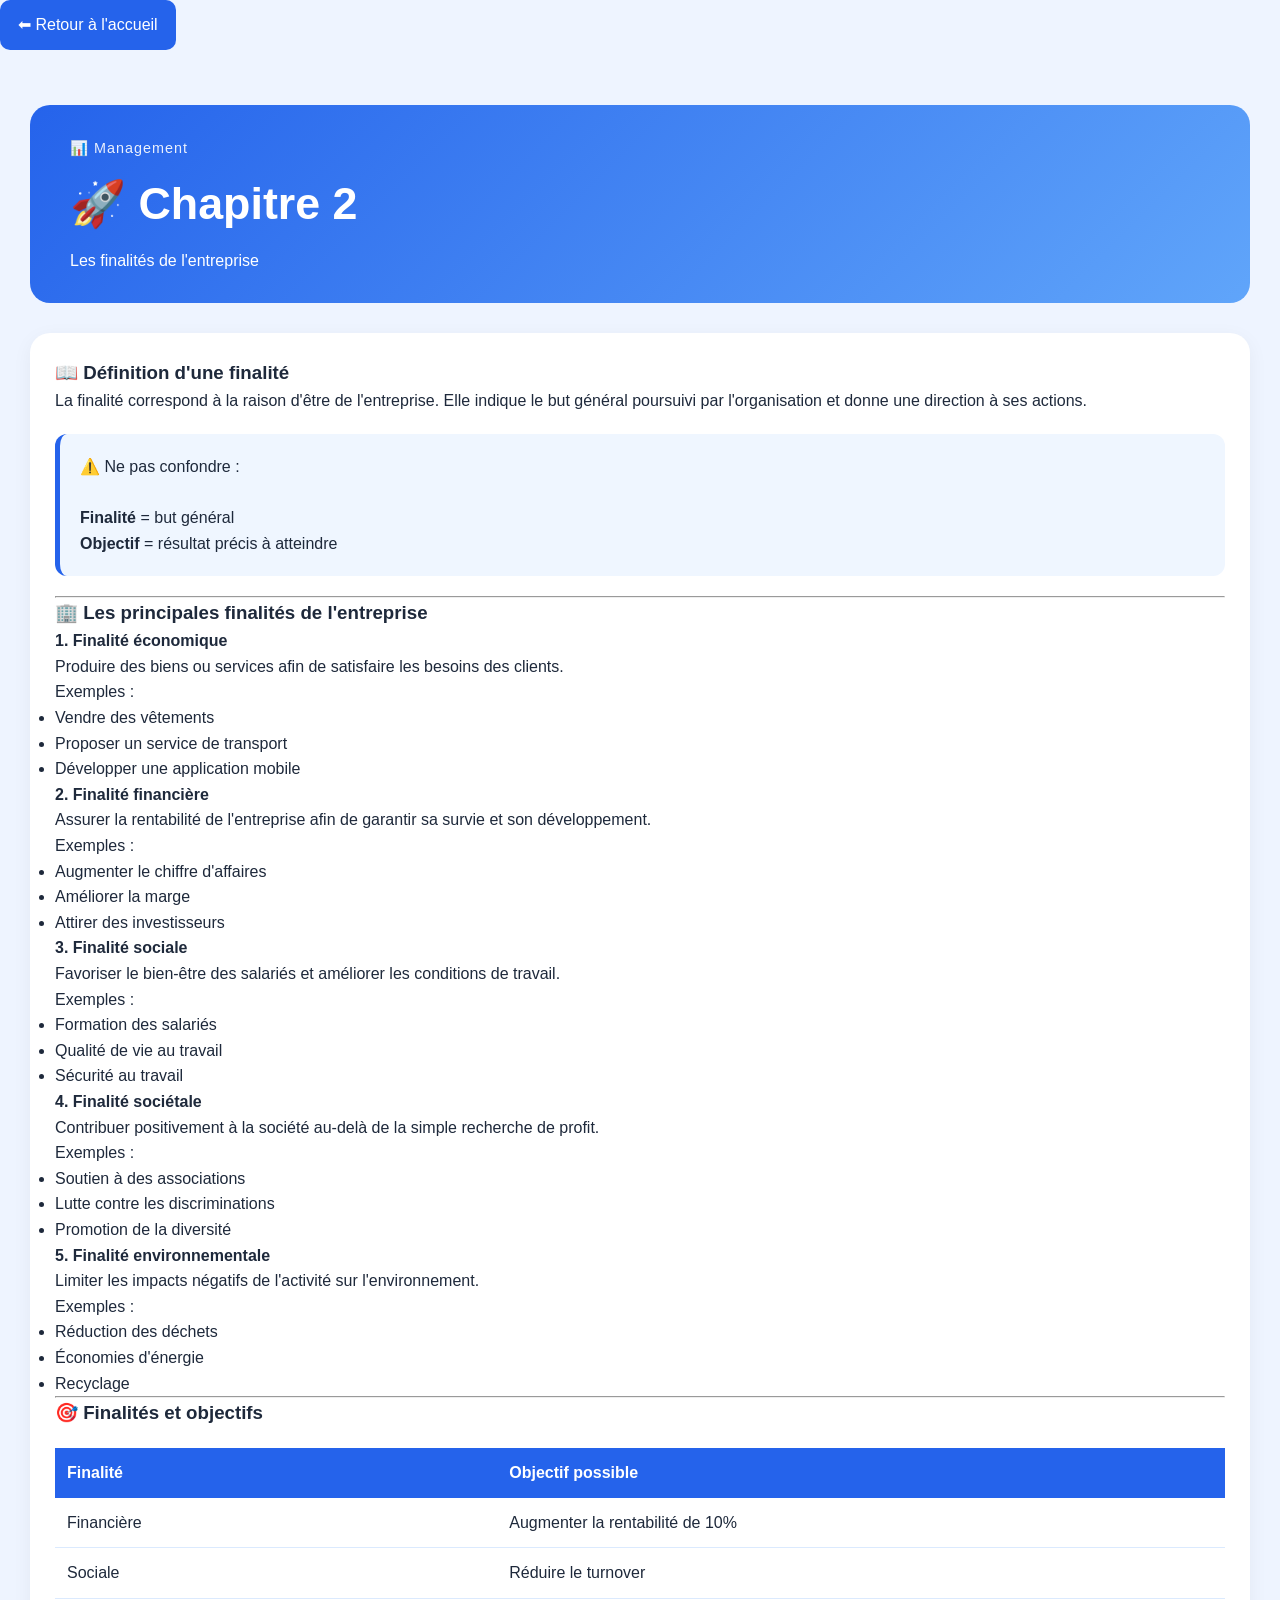
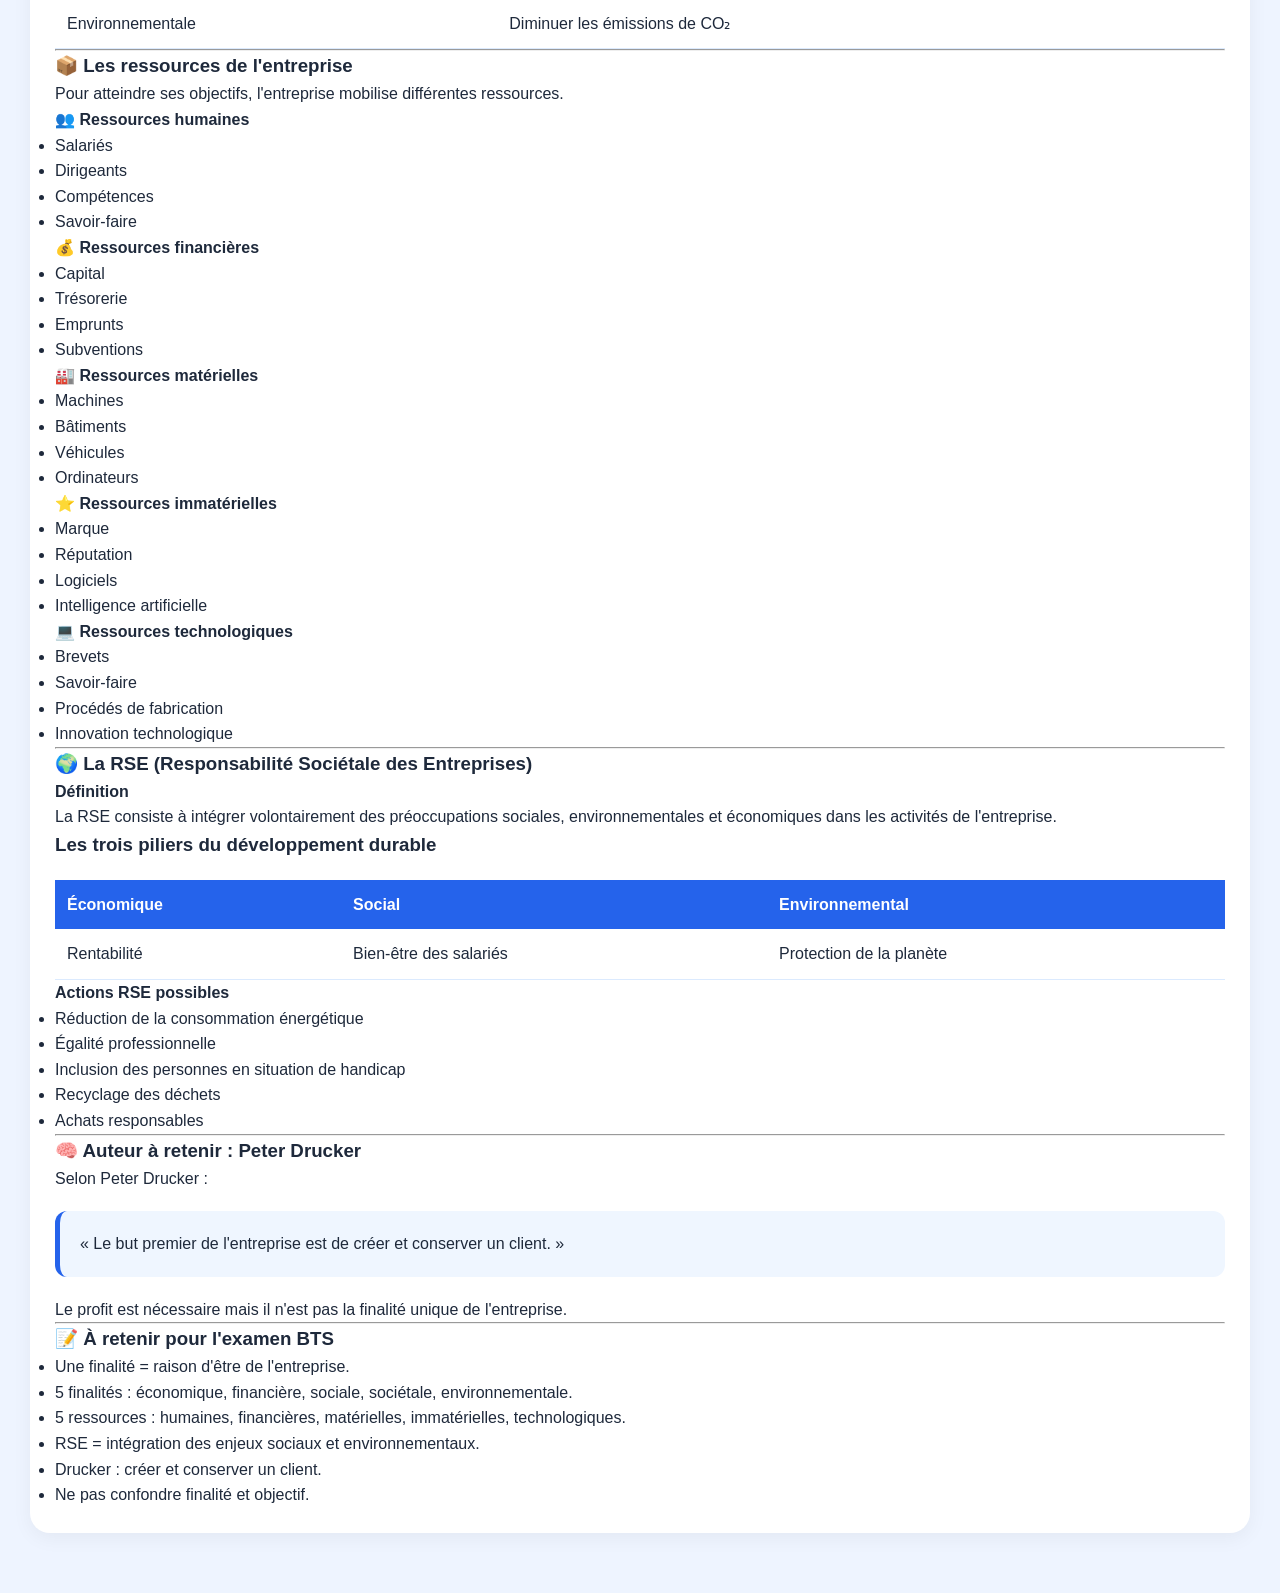
==== management-chapitre2.html @ 40e0729a "Add files via upload" ====
<!DOCTYPE html>
<html lang="fr">

<head>

<meta charset="UTF-8">
<meta name="viewport" content="width=device-width, initial-scale=1.0">

<title>Chapitre 2 - Management</title>

<link rel="stylesheet" href="style.css">

</head>

<body>

<a href="revision.html" class="back-btn">
⬅ Retour à l'accueil
</a>

<main class="chapter-content">

<div class="section-title">

<span>📊 Management</span>

<h1>🚀 Chapitre 2</h1>

<p>
Les finalités de l'entreprise
</p>

</div>

<div class="card">

<h3>📖 Définition d'une finalité</h3>

<p>
La finalité correspond à la raison d'être de l'entreprise. Elle indique le but général poursuivi par l'organisation et donne une direction à ses actions.
</p>

<div class="memo">
⚠️ Ne pas confondre :
<br><br>
<b>Finalité</b> = but général
<br>
<b>Objectif</b> = résultat précis à atteindre
</div>

<hr>

<h3>🏢 Les principales finalités de l'entreprise</h3>

<h4>1. Finalité économique</h4>

<p>
Produire des biens ou services afin de satisfaire les besoins des clients.
</p>

Exemples :

<ul>
<li>Vendre des vêtements</li>
<li>Proposer un service de transport</li>
<li>Développer une application mobile</li>
</ul>

<h4>2. Finalité financière</h4>

<p>
Assurer la rentabilité de l'entreprise afin de garantir sa survie et son développement.
</p>

Exemples :

<ul>
<li>Augmenter le chiffre d'affaires</li>
<li>Améliorer la marge</li>
<li>Attirer des investisseurs</li>
</ul>

<h4>3. Finalité sociale</h4>

<p>
Favoriser le bien-être des salariés et améliorer les conditions de travail.
</p>

Exemples :

<ul>
<li>Formation des salariés</li>
<li>Qualité de vie au travail</li>
<li>Sécurité au travail</li>
</ul>

<h4>4. Finalité sociétale</h4>

<p>
Contribuer positivement à la société au-delà de la simple recherche de profit.
</p>

Exemples :

<ul>
<li>Soutien à des associations</li>
<li>Lutte contre les discriminations</li>
<li>Promotion de la diversité</li>
</ul>

<h4>5. Finalité environnementale</h4>

<p>
Limiter les impacts négatifs de l'activité sur l'environnement.
</p>

Exemples :

<ul>
<li>Réduction des déchets</li>
<li>Économies d'énergie</li>
<li>Recyclage</li>
</ul>

<hr>

<h3>🎯 Finalités et objectifs</h3>

<table>

<tr>
<th>Finalité</th>
<th>Objectif possible</th>
</tr>

<tr>
<td>Financière</td>
<td>Augmenter la rentabilité de 10%</td>
</tr>

<tr>
<td>Sociale</td>
<td>Réduire le turnover</td>
</tr>

<tr>
<td>Environnementale</td>
<td>Diminuer les émissions de CO₂</td>
</tr>

</table>

<hr>

<h3>📦 Les ressources de l'entreprise</h3>

<p>
Pour atteindre ses objectifs, l'entreprise mobilise différentes ressources.
</p>

<h4>👥 Ressources humaines</h4>

<ul>
<li>Salariés</li>
<li>Dirigeants</li>
<li>Compétences</li>
<li>Savoir-faire</li>
</ul>

<h4>💰 Ressources financières</h4>

<ul>
<li>Capital</li>
<li>Trésorerie</li>
<li>Emprunts</li>
<li>Subventions</li>
</ul>

<h4>🏭 Ressources matérielles</h4>

<ul>
<li>Machines</li>
<li>Bâtiments</li>
<li>Véhicules</li>
<li>Ordinateurs</li>
</ul>

<h4>⭐ Ressources immatérielles</h4>

<ul>
<li>Marque</li>
<li>Réputation</li>
<li>Logiciels</li>
<li>Intelligence artificielle</li></ul>

<h4>💻 Ressources technologiques</h4>

<ul>
<li>Brevets</li>
<li>Savoir-faire</li>
<li>Procédés de fabrication</li>
<li>Innovation technologique</li>
</ul>

<hr>

<h3>🌍 La RSE (Responsabilité Sociétale des Entreprises)</h3>

<h4>Définition</h4>

<p>
La RSE consiste à intégrer volontairement des préoccupations sociales, environnementales et économiques dans les activités de l'entreprise.
</p>

<h3>Les trois piliers du développement durable</h3>

<table>

<tr>
<th>Économique</th>
<th>Social</th>
<th>Environnemental</th>
</tr>

<tr>
<td>Rentabilité</td>
<td>Bien-être des salariés</td>
<td>Protection de la planète</td>
</tr>

</table>

<h4>Actions RSE possibles</h4>

<ul>
<li>Réduction de la consommation énergétique</li>
<li>Égalité professionnelle</li>
<li>Inclusion des personnes en situation de handicap</li>
<li>Recyclage des déchets</li>
<li>Achats responsables</li>
</ul>

<hr>

<h3>🧠 Auteur à retenir : Peter Drucker</h3>

<p>
Selon Peter Drucker :
</p>

<div class="memo">
« Le but premier de l'entreprise est de créer et conserver un client. »
</div>

<p>
Le profit est nécessaire mais il n'est pas la finalité unique de l'entreprise.
</p>

<hr>

<h3>📝 À retenir pour l'examen BTS</h3>

<ul>
<li>Une finalité = raison d'être de l'entreprise.</li>
<li>5 finalités : économique, financière, sociale, sociétale, environnementale.</li>
<li>5 ressources : humaines, financières, matérielles, immatérielles, technologiques.</li>
<li>RSE = intégration des enjeux sociaux et environnementaux.</li>
<li>Drucker : créer et conserver un client.</li>
<li>Ne pas confondre finalité et objectif.</li>
</ul>

</div>

</main>

</body>

</html>
---- style.css ----
/* ==================================
   RESET
================================== */

*{
margin:0;
padding:0;
box-sizing:border-box;
}

html{
scroll-behavior:smooth;
}

/* ==================================
   BODY
================================== */

body{
font-family:'Inter',sans-serif;
background:#eef4ff;
color:#1e293b;
line-height:1.6;
}

/* ==================================
   NAVBAR
================================== */

.navbar{
display:flex;
justify-content:space-between;
align-items:center;

padding:20px 40px;

background:white;

box-shadow:0 2px 10px rgba(0,0,0,.05);

position:sticky;
top:0;
z-index:1000;
}

.logo{
font-size:2rem;
font-weight:700;
color:#1e293b;
}

.nav-links{
display:flex;
gap:30px;
}

.nav-links a{
text-decoration:none;
font-weight:600;
color:#2563eb;
transition:.3s;
}

.nav-links a:hover{
color:#1d4ed8;
}

/* ==================================
   CONTENU PRINCIPAL
================================== */

main{
max-width:1300px;
margin:auto;
padding:30px;
}

/* ==================================
   HERO ACCUEIL
================================== */

.hero{
background:white;

padding:50px;

border-radius:25px;

text-align:center;

margin-bottom:35px;

box-shadow:0 5px 20px rgba(0,0,0,.05);
}

.hero h1{
font-size:3rem;
margin-bottom:10px;
color:#2563eb;
}

.hero p{
color:#64748b;
font-size:1.1rem;
}

.hero button{
margin-top:20px;

padding:14px 25px;

background:#2563eb;
color:white;

border:none;
border-radius:12px;

cursor:pointer;

font-weight:600;
}

.hero button:hover{
background:#1d4ed8;
}

/* ==================================
   CARTES GENERALES
================================== */

.card{
background:white;

padding:25px;

border-radius:20px;

margin-bottom:30px;

box-shadow:0 5px 20px rgba(0,0,0,.05);
}

.card h2{
font-size:2rem;
margin-bottom:20px;
color:#2563eb;
}

/* ==================================
   TABLEAU DE BORD
================================== */

.stats{
display:grid;
grid-template-columns:repeat(4,1fr);
gap:20px;
}

.stat{
background:#f8fbff;

padding:20px;

border-radius:15px;

text-align:center;
}

.stat h3{
font-size:1rem;
margin-bottom:8px;
color:#2563eb;
}

.stat p{
font-size:1.8rem;
font-weight:700;
}

/* ==================================
   MATIERES
================================== */

.matiere-grid{
display:grid;
grid-template-columns:
repeat(auto-fit,minmax(220px,1fr));

gap:20px;
}

.matiere{
background:white;

border:2px solid #dbeafe;

padding:25px;

border-radius:18px;

text-decoration:none;

color:#1e293b;

text-align:center;

transition:.3s;
}

.matiere:hover{
transform:translateY(-4px);

box-shadow:
0 10px 20px rgba(37,99,235,.1);
}

.icon{
font-size:2rem;
margin-bottom:10px;
}

.matiere h3{
margin:10px 0;
font-size:1.2rem;
}

.matiere p{
color:#64748b;
font-size:.95rem;
}

/* ==================================
   TITRE MATIERE
================================== */

.section-title{
background:linear-gradient(
135deg,
#2563eb,
#60a5fa
);

padding:30px 40px;

border-radius:20px;

margin-bottom:30px;

color:white;
}

.section-title span{
font-size:.9rem;
opacity:.9;
letter-spacing:1px;
}

.section-title h1{
font-size:2.8rem;
margin:8px 0;
color:white;
}

.section-title p{
font-size:1rem;
}

/* ==================================
   CHAPITRES
================================== */

.chapter-grid{
display:grid;

grid-template-columns:
repeat(auto-fit,minmax(320px,1fr));

gap:20px;
}

.chapter-card{
background:white;

padding:22px;

border-radius:18px;

border:2px solid #dbeafe;

text-decoration:none;

color:#1e293b;

transition:.3s;

box-shadow:
0 3px 12px rgba(0,0,0,.05);
}

.chapter-card:hover{
transform:translateY(-4px);

border-color:#2563eb;
}

.chapter-number{
font-size:.85rem;
font-weight:700;
color:#2563eb;
margin-bottom:10px;
}

.chapter-card h3{
font-size:1.3rem;
line-height:1.4;
margin-bottom:12px;
}

.chapter-card p{
font-size:.95rem;
line-height:1.5;
color:#64748b;
margin-bottom:15px;
}

.chapter-badge{
display:inline-block;

padding:6px 12px;

background:#dbeafe;

color:#2563eb;

border-radius:20px;

font-size:.8rem;

font-weight:600;
}

/* ==================================
   FLASHCARDS
================================== */

.flash{
background:white;

padding:20px;

border-radius:15px;

border:2px solid #dbeafe;

margin-bottom:15px;
}

.flash:hover{
background:#eff6ff;
}

/* ==================================
   QUIZ
================================== */

.quiz-question{
background:white;

padding:20px;

border-radius:15px;

margin-bottom:20px;
}

.quiz-btn{
width:100%;

padding:12px;

margin-top:10px;

border:none;

border-radius:10px;

background:#dbeafe;

cursor:pointer;
}

.quiz-btn:hover{
background:#bfdbfe;
}

.good{
background:#22c55e !important;
color:white;
}

.bad{
background:#ef4444 !important;
color:white;
}

/* ==================================
   MEMO
================================== */

.memo{
background:#eff6ff;

border-left:5px solid #2563eb;

padding:20px;

border-radius:12px;

margin:20px 0;
}

/* ==================================
   TABLEAUX
================================== */

table{
width:100%;
border-collapse:collapse;
margin-top:20px;
}

th{
background:#2563eb;
color:white;
padding:12px;
text-align:left;
}

td{
padding:12px;
border-bottom:1px solid #dbeafe;
background:white;
}

/* ==================================
   BOUTON RETOUR
================================== */

.back-btn{
display:inline-block;

padding:10px 18px;

background:#2563eb;
color:white;

text-decoration:none;

border-radius:10px;

margin-bottom:20px;
}

/* ==================================
   RESPONSIVE
================================== */

@media(max-width:1000px){

.navbar{
flex-direction:column;
gap:15px;
}

.nav-links{
flex-wrap:wrap;
justify-content:center;
}

.stats{
grid-template-columns:1fr 1fr;
}

}

@media(max-width:700px){

main{
padding:15px;
}

.stats{
grid-template-columns:1fr;
}

.chapter-grid{
grid-template-columns:1fr;
}

.hero h1,
.section-title h1{
font-size:2rem;
}

.logo{
font-size:1.6rem;
}

}

/* ==================================
   PAGE ACCUEIL UNIQUEMENT
================================== */

.home-page main{
max-width:1400px;
margin:auto;
padding:40px;
}

/* NAVBAR */

.home-page .navbar{
padding:20px 50px;
}

.home-page .logo{
font-size:3rem;
font-weight:700;
white-space:nowrap;
}

.home-page .nav-links{
display:flex;
gap:40px;
}

/* HERO */

.home-page .hero{
background:white;

padding:60px;

border-radius:30px;

text-align:center;

margin-bottom:40px;

box-shadow:
0 5px 20px rgba(0,0,0,.05);
}

.home-page .hero h1{
font-size:3.5rem;
color:#2563eb;
margin-bottom:15px;
}

.home-page .hero button{
margin-top:20px;

padding:15px 25px;

background:#2563eb;
color:white;

border:none;

border-radius:12px;

font-weight:600;
cursor:pointer;
}

/* TABLEAU DE BORD */

.home-page .card{
background:white;

padding:30px;

border-radius:25px;

margin-bottom:40px;

box-shadow:
0 5px 20px rgba(0,0,0,.05);
}

.home-page .stats{
display:grid;

grid-template-columns:
repeat(4,1fr);

gap:20px;
}

.home-page .stat{
background:#f8fbff;

padding:20px;

border-radius:15px;

text-align:center;
}

.home-page .stat h3{
font-size:1rem;
color:#2563eb;
margin-bottom:10px;
}

.home-page .stat p{
font-size:1.8rem;
font-weight:700;
}

/* MES MATIERES */

.home-page .matiere-grid{
display:grid;

grid-template-columns:
repeat(auto-fit,minmax(250px,1fr));

gap:25px;
}

.home-page .matiere{
background:white;

border:2px solid #dbeafe;

padding:30px;

border-radius:20px;

text-decoration:none;

color:#1e293b;

text-align:center;

transition:.3s;
}

.home-page .matiere:hover{
transform:translateY(-4px);

box-shadow:
0 10px 25px rgba(37,99,235,.12);
}

.home-page .matiere h3{
font-size:1.5rem;
margin:10px 0;
}

.home-page .matiere p{
font-size:1rem;
color:#64748b;
}

.home-page .icon{
font-size:2.5rem;
margin-bottom:15px;
}

/* ==================================
   PAGE CHAPITRE
================================== */

.chapter-page{
max-width:1100px;
margin:auto;
padding:30px;
}

/* Bannière */

.chapter-hero{
background:linear-gradient(
135deg,
#2563eb,
#60a5fa
);

padding:40px;

border-radius:25px;

color:white;

margin-bottom:30px;
}

.chapter-hero span{
font-size:.9rem;
opacity:.9;
}

.chapter-hero h1{
font-size:2.5rem;
margin-top:10px;
}

/* Cartes de cours */

.course-card{
background:white;

padding:30px;

border-radius:20px;

margin-bottom:25px;

box-shadow:
0 5px 15px rgba(0,0,0,.05);
}

.course-card h2{
color:#2563eb;
margin-bottom:15px;
font-size:1.6rem;
}

.course-card h3{
margin-top:20px;
margin-bottom:10px;
color:#1e293b;
}

.course-card p{
margin-bottom:12px;
}

.course-card ul{
padding-left:25px;
}

.course-card li{
margin-bottom:10px;
}

/* Bloc important */

.memo{
background:#eff6ff;

border-left:5px solid #2563eb;

padding:20px;

border-radius:12px;

margin:20px 0;
}

/* Flashcards */

.flashcard{
background:#f8fbff;

padding:20px;

border-radius:15px;

margin-bottom:15px;

border:2px solid #dbeafe;
}

/* Bouton retour */

.back-btn{
display:inline-block;

margin-bottom:25px;

padding:12px 18px;

background:#2563eb;
color:white;

text-decoration:none;

border-radius:10px;
}
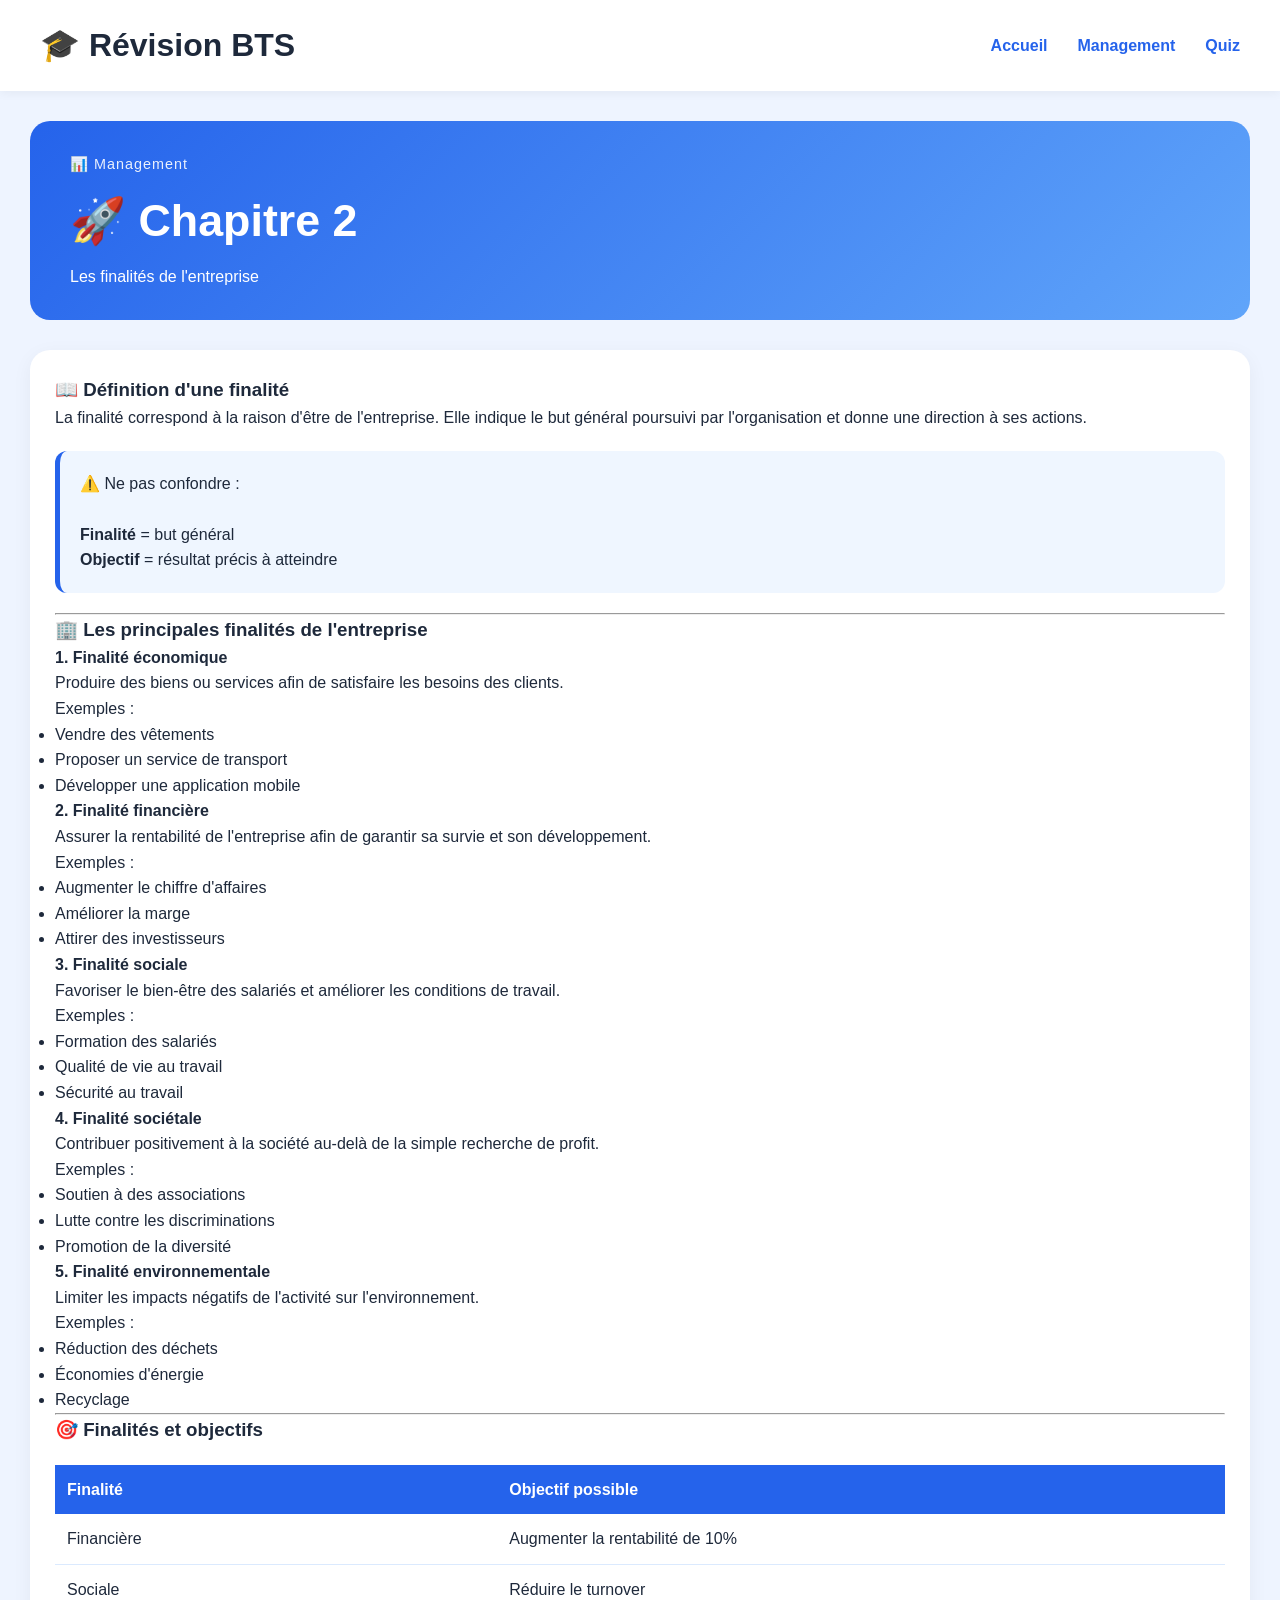
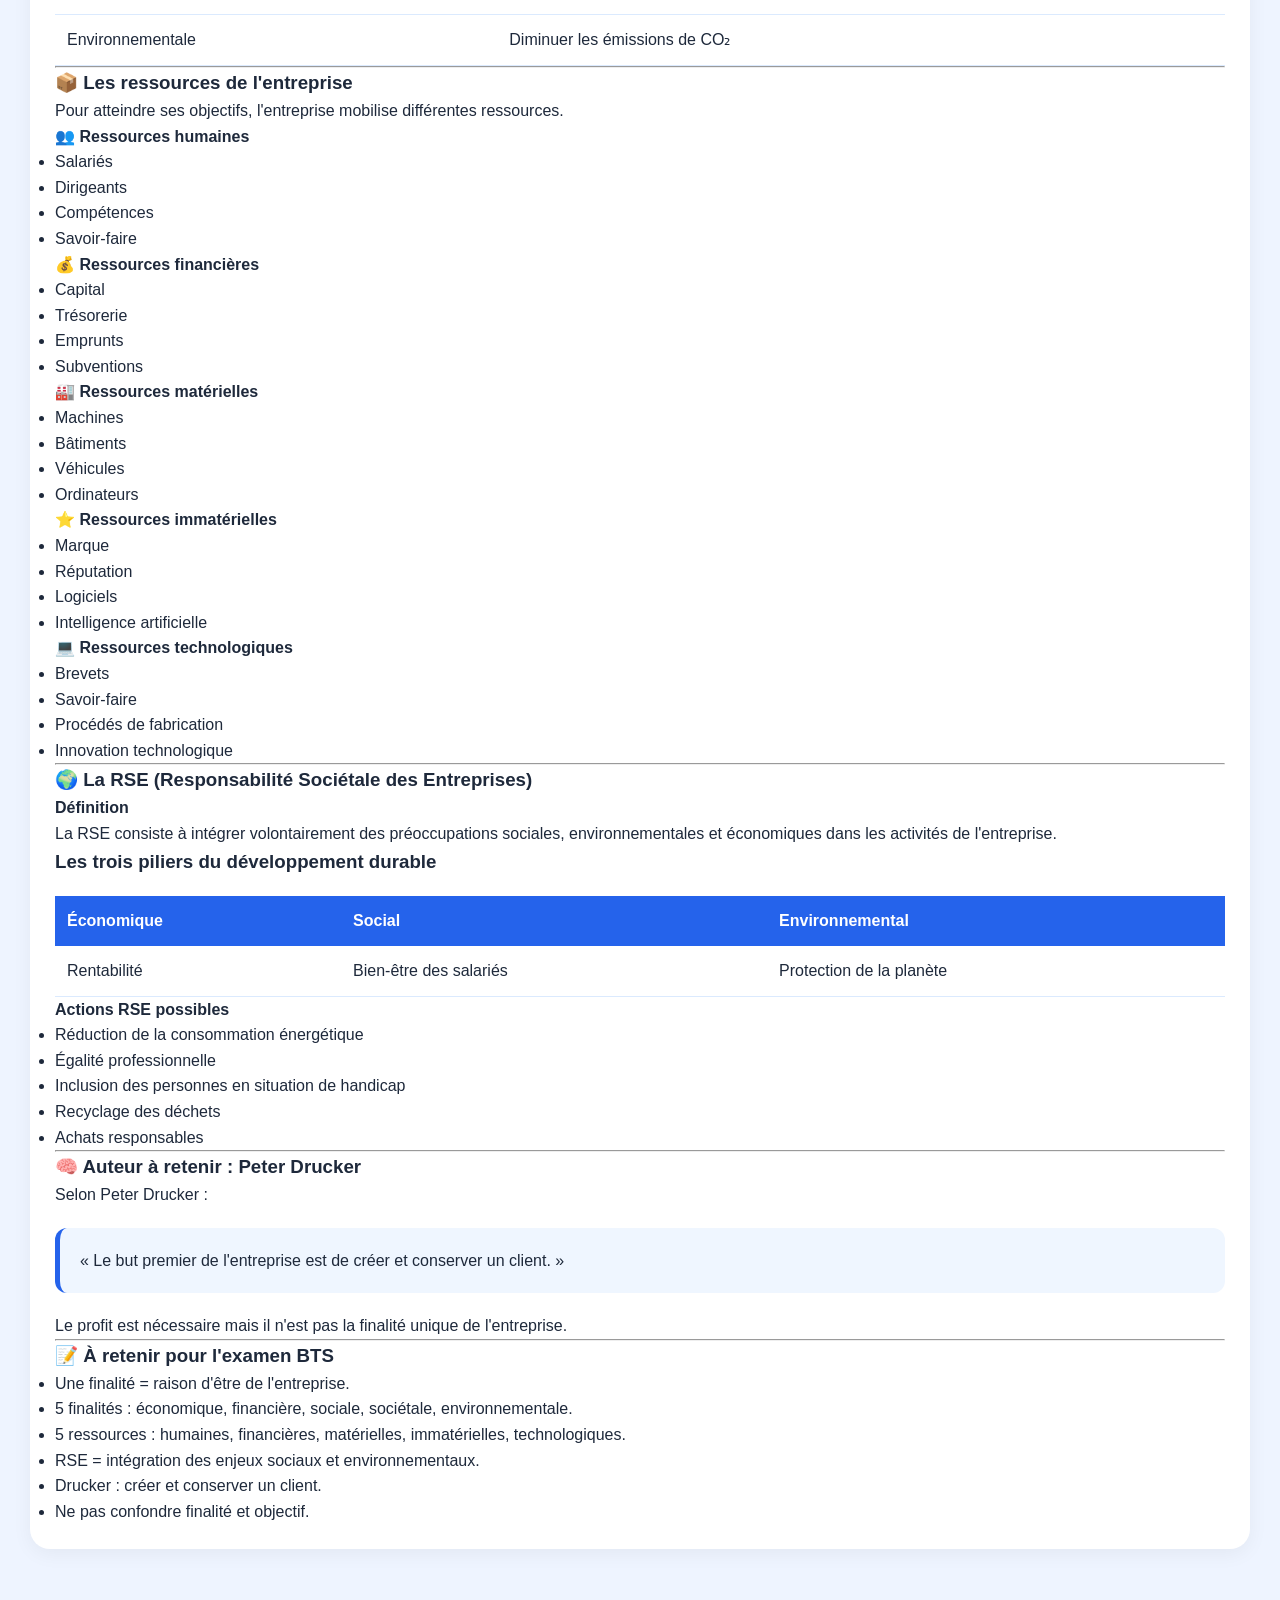
==== commit f99da1b2: "Update management-chapitre2.html" ====
--- a/management-chapitre2.html
+++ b/management-chapitre2.html
@@ -14,9 +14,19 @@
 
 <body>
 
-<a href="revision.html" class="back-btn">
-⬅ Retour à l'accueil
-</a>
+<nav class="navbar">
+
+<div class="logo">
+🎓 Révision BTS
+</div>
+
+<div class="nav-links">
+<a href="index.html">Accueil</a>
+<a href="management.html">Management</a>
+<a href="quiz.html">Quiz</a>
+</div>
+
+</nav>
 
 <main class="chapter-content">
 
@@ -275,4 +285,4 @@
 
 </body>
 
-</html>+</html>
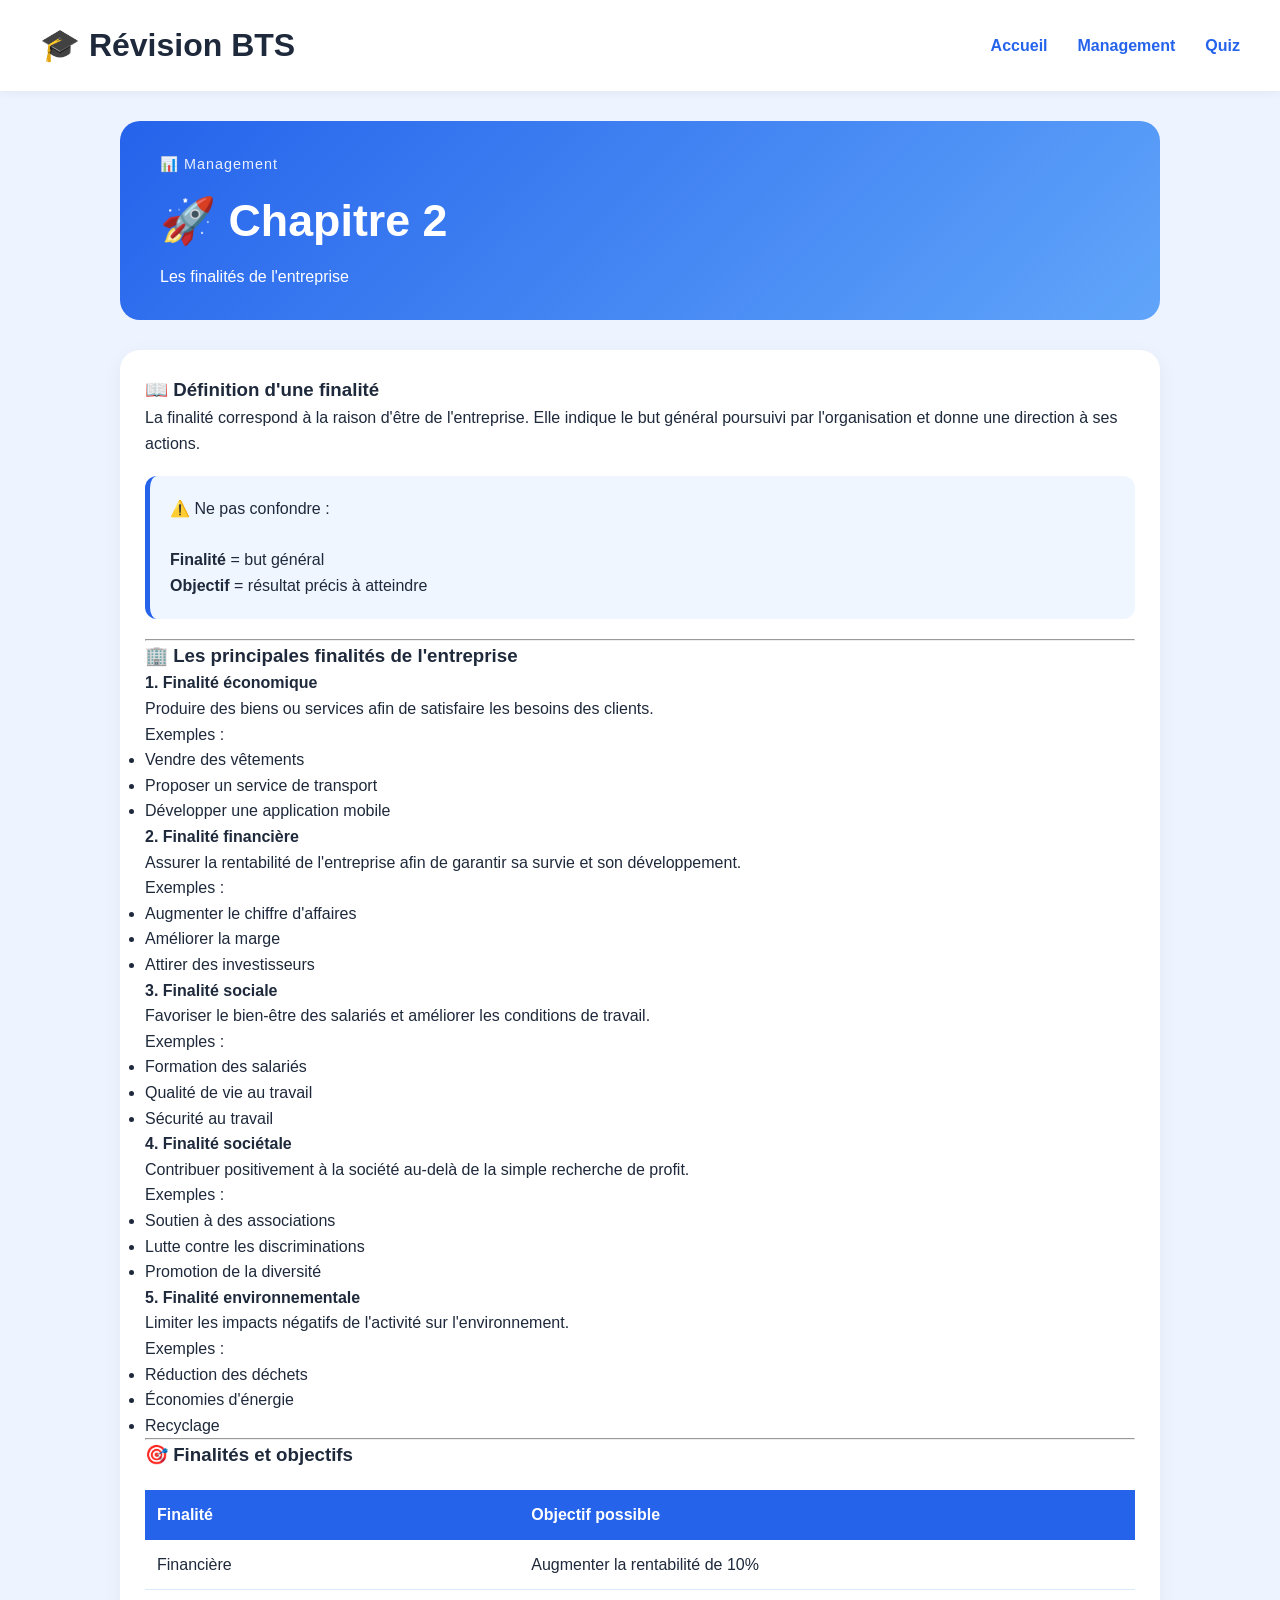
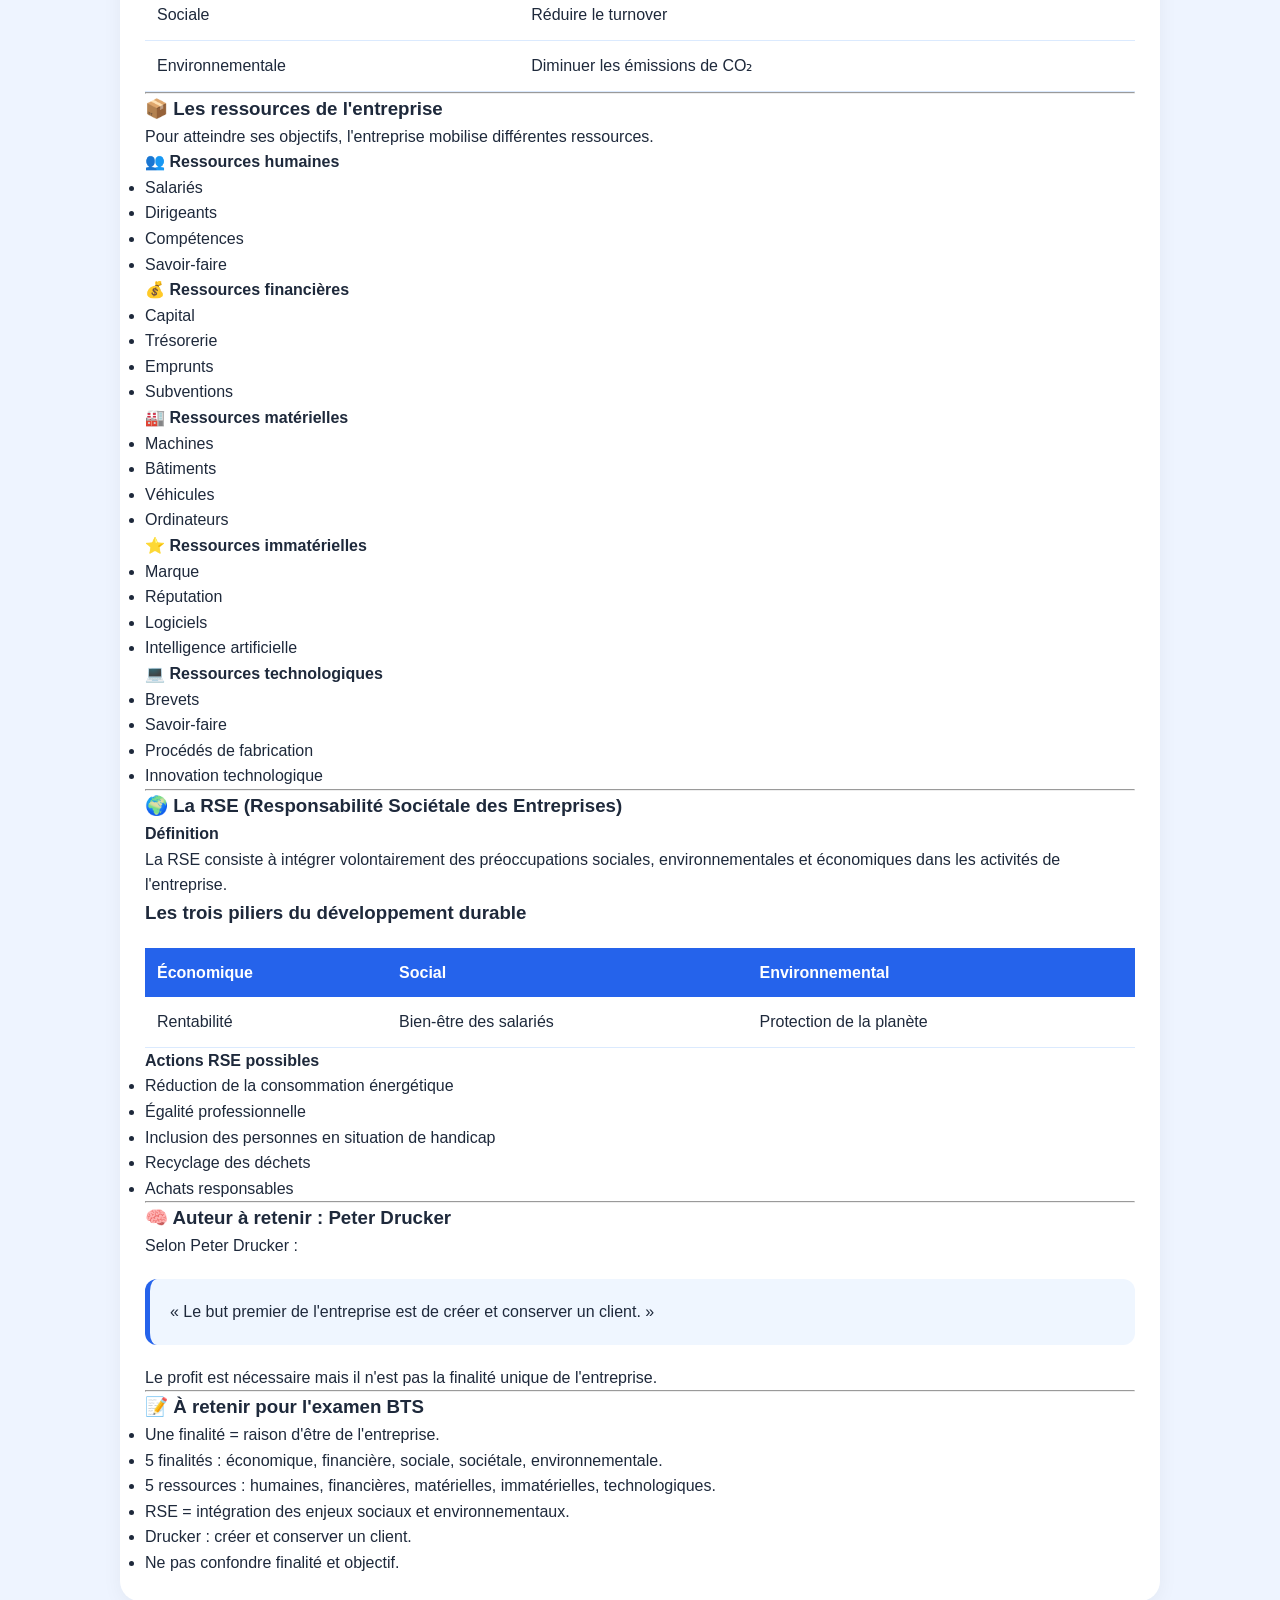
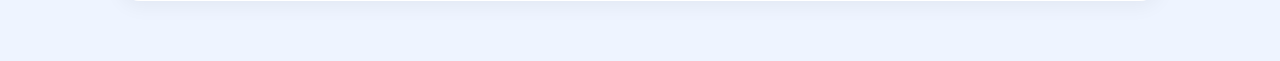
==== commit 51c24d92: "Update management-chapitre2.html" ====
--- a/management-chapitre2.html
+++ b/management-chapitre2.html
@@ -28,7 +28,7 @@
 
 </nav>
 
-<main class="chapter-content">
+<main class="chapter-page">
 
 <div class="section-title">
 
